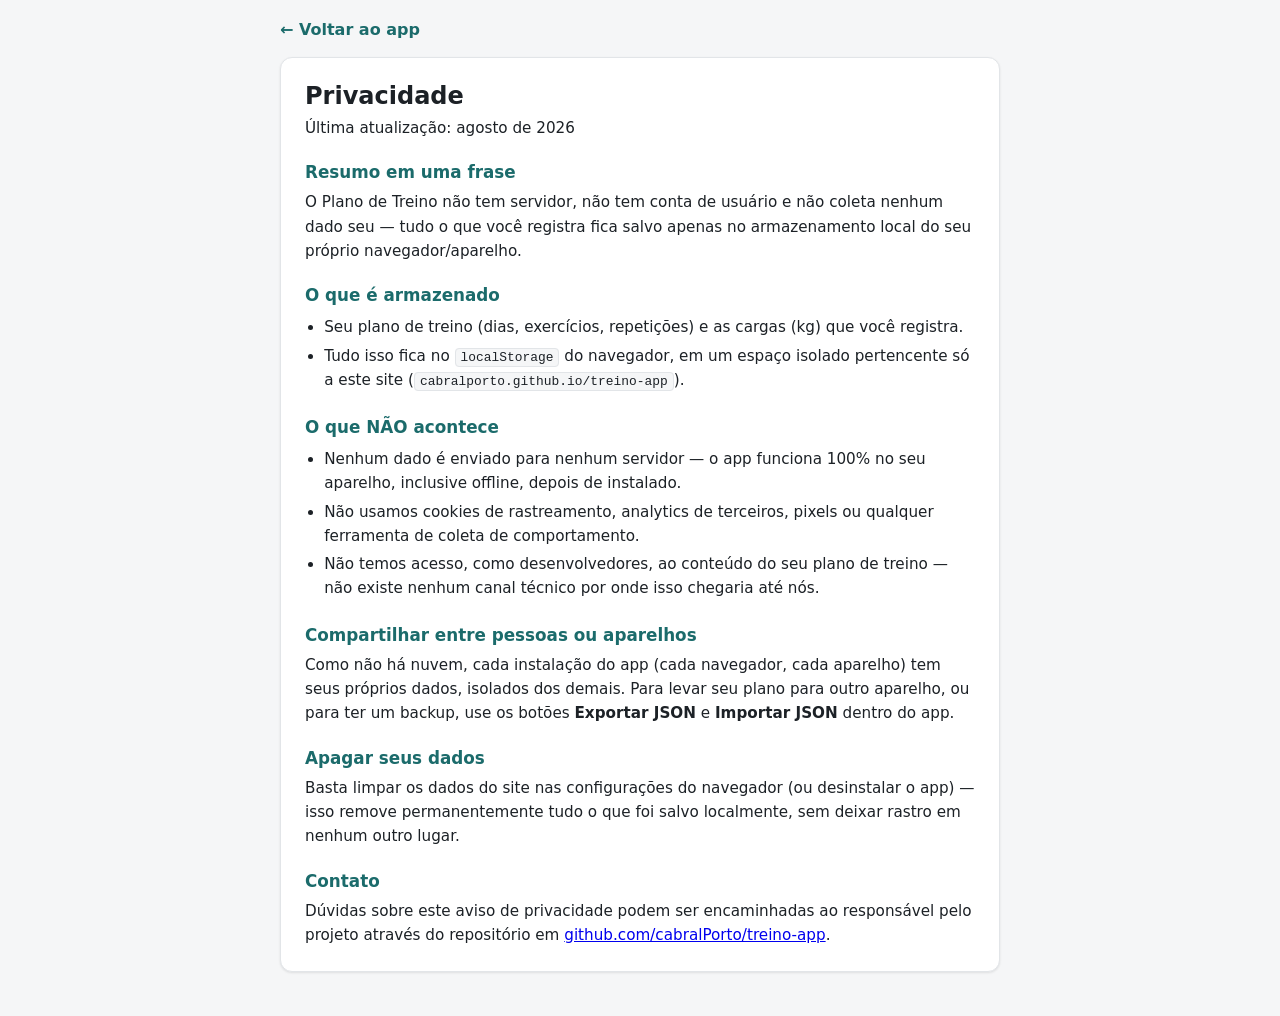
==== privacidade.html @ 37aa7498 "Eleva o app a beta profissional: seguranca, privacidade e CI - CSP restritiva, validacao/limites no " ====
<!DOCTYPE html>
<html lang="pt-BR">
<head>
<meta charset="UTF-8">
<meta name="viewport" content="width=device-width, initial-scale=1.0, maximum-scale=1">
<title>Privacidade — Plano de Treino</title>
<meta name="description" content="Como o Plano de Treino trata seus dados: nada sai do seu aparelho.">
<meta http-equiv="Content-Security-Policy" content="default-src 'self'; script-src 'self'; style-src 'self'; img-src 'self' data:; connect-src 'self'; base-uri 'self'; form-action 'self'">
<link rel="icon" href="icons/icon-192.png">
<link rel="stylesheet" href="css/styles.css">
</head>
<body>
<div class="container pagina">
    <a class="voltar" href="index.html">&larr; Voltar ao app</a>

    <div class="header">
        <h1>Privacidade</h1>
        <p>Última atualização: agosto de 2026</p>

        <h2>Resumo em uma frase</h2>
        <p>O Plano de Treino não tem servidor, não tem conta de usuário e não coleta nenhum dado seu — tudo o que você registra fica salvo apenas no armazenamento local do seu próprio navegador/aparelho.</p>

        <h2>O que é armazenado</h2>
        <ul>
            <li>Seu plano de treino (dias, exercícios, repetições) e as cargas (kg) que você registra.</li>
            <li>Tudo isso fica no <code>localStorage</code> do navegador, em um espaço isolado pertencente só a este site (<code>cabralporto.github.io/treino-app</code>).</li>
        </ul>

        <h2>O que NÃO acontece</h2>
        <ul>
            <li>Nenhum dado é enviado para nenhum servidor — o app funciona 100% no seu aparelho, inclusive offline, depois de instalado.</li>
            <li>Não usamos cookies de rastreamento, analytics de terceiros, pixels ou qualquer ferramenta de coleta de comportamento.</li>
            <li>Não temos acesso, como desenvolvedores, ao conteúdo do seu plano de treino — não existe nenhum canal técnico por onde isso chegaria até nós.</li>
        </ul>

        <h2>Compartilhar entre pessoas ou aparelhos</h2>
        <p>Como não há nuvem, cada instalação do app (cada navegador, cada aparelho) tem seus próprios dados, isolados dos demais. Para levar seu plano para outro aparelho, ou para ter um backup, use os botões <strong>Exportar JSON</strong> e <strong>Importar JSON</strong> dentro do app.</p>

        <h2>Apagar seus dados</h2>
        <p>Basta limpar os dados do site nas configurações do navegador (ou desinstalar o app) — isso remove permanentemente tudo o que foi salvo localmente, sem deixar rastro em nenhum outro lugar.</p>

        <h2>Contato</h2>
        <p>Dúvidas sobre este aviso de privacidade podem ser encaminhadas ao responsável pelo projeto através do repositório em <a href="https://github.com/cabralPorto/treino-app">github.com/cabralPorto/treino-app</a>.</p>
    </div>
</div>
</body>
</html>
---- css/styles.css ----
:root{
    --bg: #f5f6f7;
    --surface: #ffffff;
    --border: #e2e5e8;
    --text: #1c2126;
    --text-muted: #5b6470;
    --accent: #1b6b6b;
    --accent-contrast: #ffffff;
    --danger: #c0392b;
    --danger-contrast: #ffffff;
    --radius: 12px;
    --shadow: 0 1px 3px rgba(20,20,20,.06), 0 1px 2px rgba(20,20,20,.04);

    --seg: #2f9e6f;
    --ter: #c2436b;
    --qua: #5b5bd6;
    --qui: #c67c1f;
    --sex: #2f9e6f;
    --sab: #7a5bd6;
}

@media (prefers-color-scheme: dark){
    :root{
        --bg: #14171a;
        --surface: #1c2126;
        --border: #2a3036;
        --text: #eceef0;
        --text-muted: #9aa4ae;
        --accent: #4fb3b3;
        --accent-contrast: #0c1416;
        --danger: #e0685a;
        --danger-contrast: #1c0704;
        --shadow: 0 1px 3px rgba(0,0,0,.4), 0 1px 2px rgba(0,0,0,.3);
    }
}

*{
    margin:0;
    padding:0;
    box-sizing:border-box;
}

body{
    font-family: system-ui, -apple-system, "Segoe UI", Roboto, Helvetica, Arial, sans-serif;
    background: var(--bg);
    color: var(--text);
    min-height:100vh;
    padding: 20px;
}

.container{
    max-width:1100px;
    margin:auto;
}

.header{
    background: var(--surface);
    border: 1px solid var(--border);
    border-radius: var(--radius);
    box-shadow: var(--shadow);
    padding: 24px;
    margin-bottom: 24px;
}

.header-titulo h1{
    font-size: clamp(1.3rem, 4vw, 1.8rem);
    font-weight: 700;
    text-align:center;
}

.header-titulo input{
    width:100%;
    font-size: clamp(1.1rem, 4vw, 1.5rem);
    font-weight: 700;
    text-align:center;
}

.tagline{
    margin-top: 6px;
    color: var(--text-muted);
    font-size: .9rem;
    text-align:center;
}

.objetivo{
    margin-top: 14px;
    color: var(--text-muted);
    font-size: .95rem;
    line-height: 1.5;
    text-align:center;
}

.objetivo:empty{ display:none; }

.objetivo strong{ color: var(--text); }

.objetivo textarea{
    width:100%;
    margin-top:8px;
    font-family:inherit;
    font-size: .95rem;
    resize: vertical;
}

.toolbar{
    display:flex;
    flex-wrap:wrap;
    justify-content:center;
    gap:8px;
    margin-top:20px;
}

.dias{
    display:grid;
    grid-template-columns: repeat(auto-fit, minmax(280px, 1fr));
    gap:16px;
}

.card{
    background: var(--surface);
    border: 1px solid var(--border);
    border-left: 4px solid var(--dia-cor, var(--accent));
    border-radius: var(--radius);
    box-shadow: var(--shadow);
    overflow:hidden;
}

.card.seg{ --dia-cor: var(--seg); }
.card.ter{ --dia-cor: var(--ter); }
.card.qua{ --dia-cor: var(--qua); }
.card.qui{ --dia-cor: var(--qui); }
.card.sex{ --dia-cor: var(--sex); }
.card.sab{ --dia-cor: var(--sab); }

.titulo{
    padding: 16px 18px;
    font-size: 1.05rem;
    font-weight: 700;
    color: var(--text);
    border-bottom: 1px solid var(--border);
}

.titulo input{
    width:100%;
    font-size: 1rem;
    font-weight: 700;
}

.conteudo{
    padding: 16px 18px;
}

.secao{
    margin-bottom: 16px;
}

.secao:last-child{
    margin-bottom: 0;
}

.secao h3{
    color: var(--text-muted);
    text-transform: uppercase;
    letter-spacing: .04em;
    margin-bottom: 8px;
    font-size: .78rem;
    font-weight: 700;
}

ul{ list-style:none; }

li{
    display:flex;
    flex-wrap: wrap;
    justify-content:space-between;
    align-items:center;
    gap:8px;
    padding: 9px 0;
    border-bottom: 1px solid var(--border);
}

li:last-child{ border-bottom:none; }

.item-principal{
    display:flex;
    flex: 1 1 auto;
    justify-content:space-between;
    align-items:center;
    gap:8px;
    min-width: 0;
}

.item-nome{
    min-width:0;
    overflow:hidden;
    text-overflow:ellipsis;
    white-space:nowrap;
}

.badge{
    background: var(--bg);
    border: 1px solid var(--border);
    color: var(--text-muted);
    padding: 3px 9px;
    border-radius: 20px;
    font-size: .8rem;
    font-weight: 600;
    white-space:nowrap;
    flex: 0 0 auto;
}

.carga{
    display:flex;
    align-items:center;
    gap:6px;
    flex: 0 0 auto;
}

.carga input.campo-kg{
    width: 58px;
    padding: 6px 4px;
    font-size: 15px;
    text-align:center;
}

.carga-ultimo{
    background:none;
    border:none;
    color: var(--accent);
    font-size: .78rem;
    font-weight: 600;
    padding: 4px 2px;
    min-height:auto;
    cursor:pointer;
}

.carga-historico{
    flex-basis: 100%;
    padding: 8px 0 4px;
    font-size: .82rem;
    color: var(--text-muted);
    display:flex;
    flex-wrap:wrap;
    gap: 6px 14px;
}

li input{
    border: 1px solid var(--border);
    border-radius: 8px;
    padding: 8px;
    font-size: 16px;
    min-width: 0;
    background: var(--surface);
    color: var(--text);
    font-family: inherit;
}

li input.nome{ flex: 1 1 auto; }
li input.reps{ width: 64px; flex: 0 0 auto; }

.remover{
    background: var(--danger);
    color: var(--danger-contrast);
    border:none;
    border-radius:50%;
    width:26px;
    height:26px;
    min-width:26px;
    min-height:auto;
    line-height:1;
    cursor:pointer;
    font-weight:bold;
    padding:0;
    font-size:.85rem;
}

.add-exercicio{
    margin-top:10px;
    background: var(--bg);
    border: 1px solid var(--border);
    color: var(--text);
    width:100%;
    padding:9px;
    font-size:.85rem;
}

.footer{
    text-align:center;
    margin-top: 32px;
    color: var(--text-muted);
    font-size:.85rem;
}

.footer-meta{
    margin-top:6px;
    font-size:.78rem;
}

.footer-meta a{
    color: var(--text-muted);
}

.aviso-backup[hidden]{
    display:none;
}

.aviso-backup{
    display:flex;
    flex-wrap:wrap;
    align-items:center;
    justify-content:space-between;
    gap:10px;
    background: var(--surface);
    border: 1px solid var(--accent);
    border-radius: var(--radius);
    padding: 10px 14px;
    margin-bottom: 16px;
    font-size:.85rem;
    color: var(--text);
}

.aviso-backup-acoes{
    display:flex;
    gap:8px;
    flex:0 0 auto;
}

.aviso-backup-acoes button{
    padding:6px 12px;
    min-height:auto;
    font-size:.8rem;
}

#btnFecharAviso{
    padding:6px 10px;
}

button{
    border: 1px solid var(--border);
    background: var(--surface);
    color: var(--text);
    padding: 10px 16px;
    min-height: 44px;
    border-radius: 8px;
    cursor:pointer;
    font-weight:600;
    font-size:.9rem;
    font-family:inherit;
}

button.primario{
    background: var(--accent);
    border-color: var(--accent);
    color: var(--accent-contrast);
}

button.perigo{
    background: var(--surface);
    border-color: var(--danger);
    color: var(--danger);
}

input, textarea{
    border: 1px solid var(--border);
    border-radius: 8px;
    background: var(--surface);
    color: var(--text);
}

@media (max-width:480px){
    body{ padding:12px; }
    .header{ padding:16px; }
    .titulo{ padding:12px 14px; font-size:1rem; }
    .conteudo{ padding:12px 14px; }
    button{ padding:9px 14px; font-size:.85rem; }
}

.toast{
    position:fixed;
    left:50%;
    bottom:24px;
    transform:translateX(-50%);
    background: var(--text);
    color: var(--bg);
    padding:10px 18px;
    border-radius:8px;
    font-size:.9rem;
    box-shadow: var(--shadow);
    z-index:1000;
    max-width: 90vw;
    text-align:center;
}

.toast.erro{
    background: var(--danger);
    color: var(--danger-contrast);
}

.pagina{ max-width:720px; margin:auto; }
.pagina .header{ text-align:left; }
.pagina h1{ font-size:1.5rem; margin-bottom:6px; }
.pagina h2{ font-size:1.05rem; margin:22px 0 8px; color: var(--accent); }
.pagina p, .pagina li{ color: var(--text); line-height:1.6; font-size:.95rem; }
.pagina ul{ list-style:disc; padding-left:1.2rem; }
.pagina li{ padding:2px 0; border:none; display:list-item; }
.pagina code{
    background: var(--bg);
    border: 1px solid var(--border);
    border-radius: 4px;
    padding: 1px 5px;
    font-size:.85em;
}
.voltar{ display:inline-block; margin-bottom:18px; color: var(--accent); font-weight:600; text-decoration:none; }

@media print{
    body{ background:#fff; padding:0; }
    .toolbar{ display:none; }
    .card{ box-shadow:none; break-inside: avoid; }
    .carga, .carga-historico{ display:none; }
}
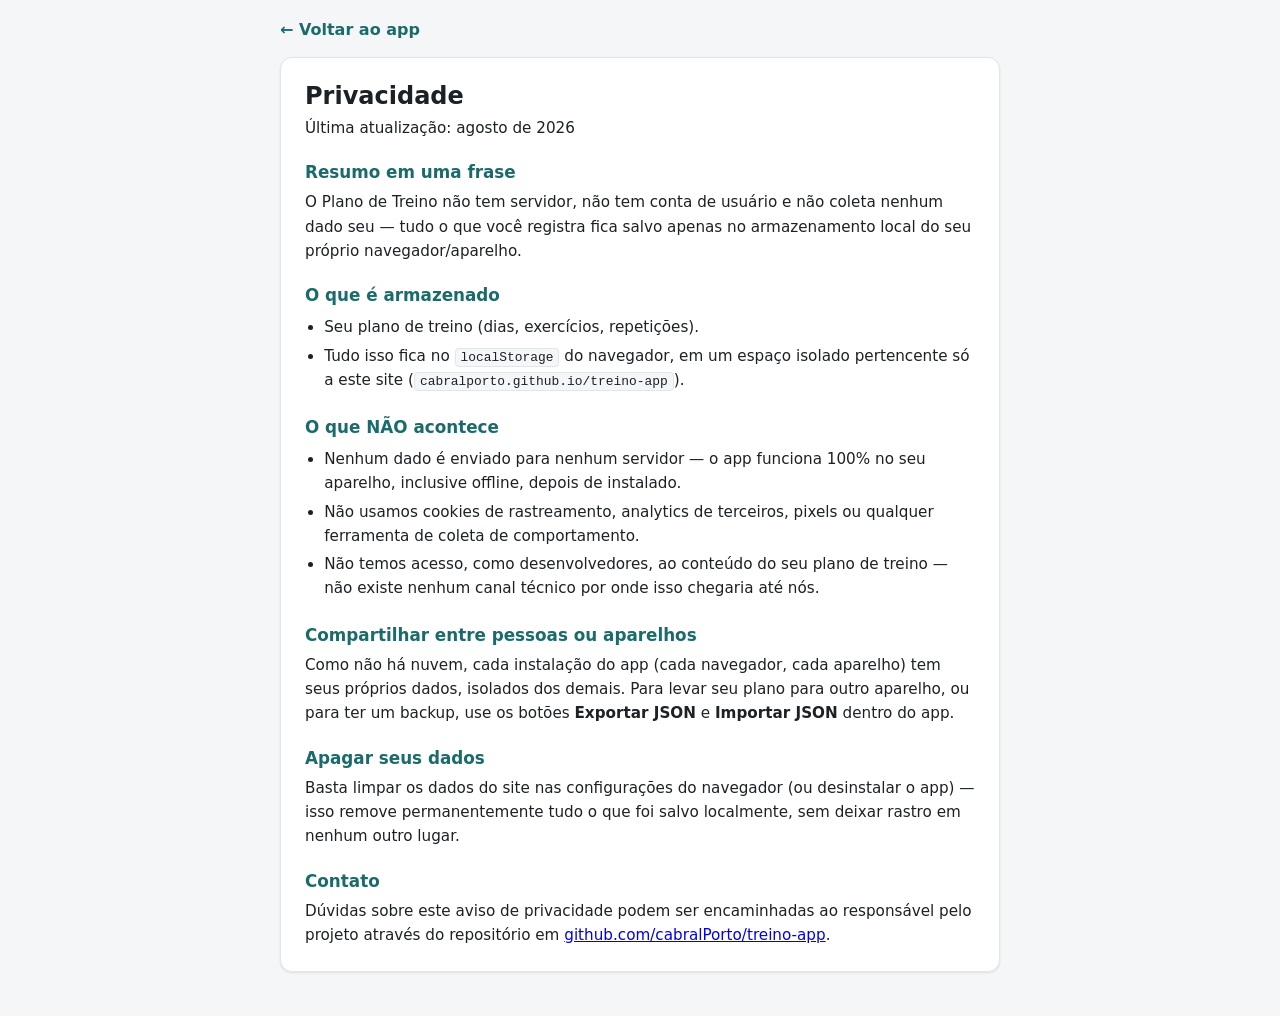
==== commit cc90606a: "Corrige duplicidade do botao de adicionar exercicio e remove registro de carga O botao "+ Adicionar " ====
--- a/privacidade.html
+++ b/privacidade.html
@@ -22,7 +22,7 @@
 
         <h2>O que é armazenado</h2>
         <ul>
-            <li>Seu plano de treino (dias, exercícios, repetições) e as cargas (kg) que você registra.</li>
+            <li>Seu plano de treino (dias, exercícios, repetições).</li>
             <li>Tudo isso fica no <code>localStorage</code> do navegador, em um espaço isolado pertencente só a este site (<code>cabralporto.github.io/treino-app</code>).</li>
         </ul>
 
--- a/css/styles.css
+++ b/css/styles.css
@@ -17,6 +17,9 @@
     --qui: #c67c1f;
     --sex: #2f9e6f;
     --sab: #7a5bd6;
+
+    --danger-soft-bg: #fbecea;
+    --danger-soft-border: #f0c4bd;
 }
 
 @media (prefers-color-scheme: dark){
@@ -31,6 +34,8 @@
         --danger: #e0685a;
         --danger-contrast: #1c0704;
         --shadow: 0 1px 3px rgba(0,0,0,.4), 0 1px 2px rgba(0,0,0,.3);
+        --danger-soft-bg: #3a211d;
+        --danger-soft-border: #5c332c;
     }
 }
 
@@ -82,6 +87,23 @@
     text-align:center;
 }
 
+.dica{
+    margin-top:2px;
+    color: var(--text-muted);
+    font-size:.78rem;
+    text-align:center;
+    font-style: italic;
+}
+
+.editavel{ cursor:pointer; border-radius:4px; }
+.editavel:hover{
+    text-decoration: underline dotted;
+    text-decoration-color: var(--text-muted);
+    text-underline-offset:3px;
+}
+
+.linha-editavel{ cursor:pointer; }
+
 .objetivo{
     margin-top: 14px;
     color: var(--text-muted);
@@ -90,7 +112,10 @@
     text-align:center;
 }
 
-.objetivo:empty{ display:none; }
+.objetivo-vazio{
+    font-style: italic;
+    opacity:.75;
+}
 
 .objetivo strong{ color: var(--text); }
 
@@ -133,11 +158,21 @@
 .card.sab{ --dia-cor: var(--sab); }
 
 .titulo{
+    display:flex;
+    align-items:center;
+    justify-content:space-between;
+    gap:10px;
     padding: 16px 18px;
     font-size: 1.05rem;
     font-weight: 700;
     color: var(--text);
-    border-bottom: 1px solid var(--border);
+    border-bottom: 1px solid transparent;
+    cursor:pointer;
+    -webkit-tap-highlight-color: transparent;
+}
+
+.card.aberto .titulo{
+    border-bottom-color: var(--border);
 }
 
 .titulo input{
@@ -146,8 +181,27 @@
     font-weight: 700;
 }
 
+.dia-nome{ min-width:0; }
+
+.chevron{
+    width:18px;
+    height:18px;
+    flex:0 0 auto;
+    color: var(--text-muted);
+    transition: transform .2s ease;
+}
+
+.card.aberto .chevron{
+    transform: rotate(180deg);
+}
+
 .conteudo{
+    display:none;
     padding: 16px 18px;
+}
+
+.card.aberto .conteudo{
+    display:block;
 }
 
 .secao{
@@ -209,41 +263,6 @@
     flex: 0 0 auto;
 }
 
-.carga{
-    display:flex;
-    align-items:center;
-    gap:6px;
-    flex: 0 0 auto;
-}
-
-.carga input.campo-kg{
-    width: 58px;
-    padding: 6px 4px;
-    font-size: 15px;
-    text-align:center;
-}
-
-.carga-ultimo{
-    background:none;
-    border:none;
-    color: var(--accent);
-    font-size: .78rem;
-    font-weight: 600;
-    padding: 4px 2px;
-    min-height:auto;
-    cursor:pointer;
-}
-
-.carga-historico{
-    flex-basis: 100%;
-    padding: 8px 0 4px;
-    font-size: .82rem;
-    color: var(--text-muted);
-    display:flex;
-    flex-wrap:wrap;
-    gap: 6px 14px;
-}
-
 li input{
     border: 1px solid var(--border);
     border-radius: 8px;
@@ -258,20 +277,34 @@
 li input.nome{ flex: 1 1 auto; }
 li input.reps{ width: 64px; flex: 0 0 auto; }
 
-.remover{
-    background: var(--danger);
-    color: var(--danger-contrast);
-    border:none;
-    border-radius:50%;
-    width:26px;
-    height:26px;
-    min-width:26px;
-    min-height:auto;
-    line-height:1;
+.linha-edicao{
+    display:flex;
+    flex-wrap:wrap;
+    align-items:center;
+    gap:8px;
+    width:100%;
+}
+
+.excluir{
+    background: var(--danger-soft-bg);
+    color: var(--danger);
+    border: 1px solid var(--danger-soft-border);
+    border-radius: 8px;
+    width: 30px;
+    height: 30px;
+    min-width: 30px;
+    min-height: auto;
+    padding: 0;
+    display:flex;
+    align-items:center;
+    justify-content:center;
+    flex: 0 0 auto;
     cursor:pointer;
-    font-weight:bold;
-    padding:0;
-    font-size:.85rem;
+}
+
+.excluir svg{
+    width:16px;
+    height:16px;
 }
 
 .add-exercicio{
@@ -414,7 +447,8 @@
 
 @media print{
     body{ background:#fff; padding:0; }
-    .toolbar{ display:none; }
+    .toolbar, .dica{ display:none; }
     .card{ box-shadow:none; break-inside: avoid; }
-    .carga, .carga-historico{ display:none; }
-}
+    .conteudo{ display:block !important; }
+    .chevron, .excluir, .add-exercicio{ display:none !important; }
+}
